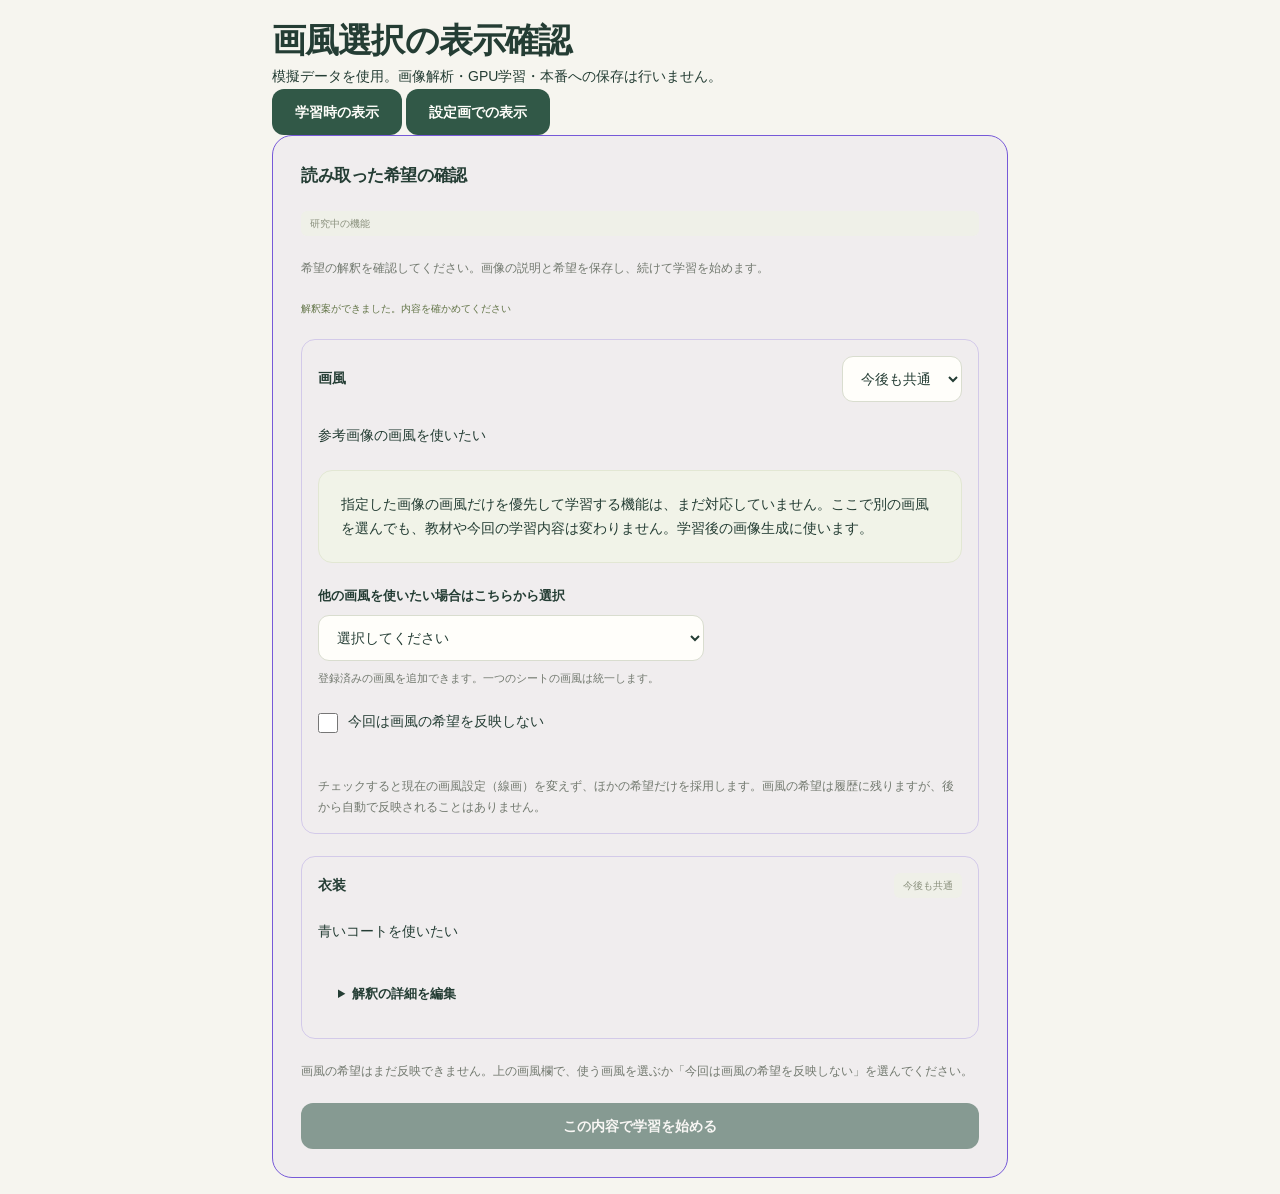
==== evidence/style-choice-20260906/preview.html @ 11c7589e "画風の選択と今回反映しない操作の説明を明確にする" ====
<!doctype html>
<html lang="ja">
<meta charset="utf-8">
<meta name="viewport" content="width=device-width, initial-scale=1">
<title>画風選択の表示確認（模擬データ）</title>
<link rel="stylesheet" href="../../web/style.css">
<main style="max-width: 48rem; margin: auto; padding: 1rem">
  <h1>画風選択の表示確認</h1>
  <p>模擬データを使用。画像解析・GPU学習・本番への保存は行いません。</p>
  <button id="training">学習時の表示</button>
  <button id="sheet">設定画での表示</button>
  <div id="editor"></div>
  <p id="receipt" role="status"></p>
</main>
<div id="notice" aria-live="polite"></div>
<script type="module">
import { API } from '../../web/api.js?v=studio-2';
import { commentEditor } from '../../web/intent.js?v=studio-2';
const output = document.querySelector('#editor');
const receipt = document.querySelector('#receipt');
let dispose = () => {};
async function show(stage) {
  dispose(); output.replaceChildren(); receipt.textContent = '';
  let job = {job_id:'style-display-fixture',status:'awaiting_confirmation',stage,panel:'',original_comment:'画風と衣装への希望',references:[],
    existing_settings:{style:'線画'},available_styles:[{name:'水彩',lora_name:'fixture.safetensors'}],
    proposal:{observations:[],questions:[],changes:[
      {feature:'style',scope:'persistent',panel_key:null,reference:null,description_en:'',avoid_en:'',avoid_ja:'',reason_ja:'参考画像の画風を使いたい',style_name:null,style_deferred:false},
      {feature:'outfit',scope:'persistent',panel_key:null,reference:null,description_en:'blue coat',avoid_en:'',avoid_ja:'',reason_ja:'青いコートを使いたい'}]}};
  const accept = proposal => {
    const style = proposal.changes.find(c => c.feature === 'style');
    receipt.textContent = style.style_deferred ? '確認結果：画風設定は線画のまま。青いコートの希望を採用。' : `確認結果：画風は${style.style_name || '追加なし'}。青いコートの希望を採用。`;
    job = {...job,status:'confirmed',accepted:proposal}; return job;
  };
  API.commentIntents = async () => [job];
  API.confirmComment = async (_id, proposal) => accept(proposal);
  const editor = await commentEditor(output,{name:'表示確認',kind:'character',stage,
    ...(stage === 'training' ? {learningJob:job,onLearningConfirm:async proposal => accept(proposal)} : {})});
  dispose = editor.dispose;
}
document.querySelector('#training').onclick = () => show('training');
document.querySelector('#sheet').onclick = () => show('sheet');
await show('training');
</script>
</html>
---- web/style.css ----
@layer reset, base, layout, components, responsive;
@layer reset {
  *, *::before, *::after { box-sizing: border-box; }
  body, h1, h2, h3, p, figure { margin: 0; }
  button, input, textarea, select { font: inherit; }
  button, a, input, textarea, select, summary { -webkit-tap-highlight-color: transparent; }
  img { display: block; max-width: 100%; }
  button, a { touch-action: manipulation; }
  button { cursor: pointer; }
  a { color: inherit; text-decoration: none; }
  svg { flex: none; vertical-align: middle; }
  [hidden] { display: none !important; }
}
@layer base {
  :root { --paper: #f6f5ef; --white: #fffefa; --ink: #243d34; --muted: #72796f; --green: #315847; --green-dark: #213e32; --lime: #ddecaf; --peach: #f3d1ba; --line: #e3e5da; --error: #a13c36; --radius: 20px; }
  html { scroll-behavior: smooth; scroll-padding-top: 35px; }
  body { background: var(--paper); color: var(--ink); font-family: -apple-system, BlinkMacSystemFont, 'Hiragino Kaku Gothic ProN', 'Yu Gothic', 'Meiryo', sans-serif; font-size: 14px; line-height: 1.7; -webkit-font-smoothing: antialiased; }
  h1, h2, h3 { font-weight: 650; line-height: 1.45; letter-spacing: -.025em; text-wrap: balance; }
  h1 { font-size: clamp(26px, 2.65vw, 39px); } h2 { font-size: 23px; } h3 { font-size: 17px; }
  button, .button-link { display: inline-flex; justify-content: center; align-items: center; gap: 10px; min-height: 46px; padding: 11px 22px; color: #fffefa; background: var(--green); border: 1px solid transparent; border-radius: 12px; font-size: 14px; font-weight: 600; line-height: 1.45; transition: background .18s, transform .18s, box-shadow .18s, border-color .18s; }
  button:hover, .button-link:hover { background: var(--green-dark); }
  button:active, .button-link:active { transform: translateY(1px); }
  button:disabled { cursor: default; opacity: .55; transform: none; }
  .quiet { color: var(--green); background: #eef1e8; border-color: #e4e9db; }
  .quiet:hover { background: #e4ebda; }
  .text-button, .text-link { display: inline-flex; align-items: center; gap: 8px; color: var(--green); background: none; border: 0; border-radius: 6px; padding: 6px 0; font-weight: 600; font-size: 13px; min-height: 40px; }
  .text-button:hover, .text-link:hover { background: none; color: #648335; text-decoration: underline; text-underline-offset: 4px; }
  .icon-button { padding: 8px; width: 40px; height: 40px; min-height: 40px; background: transparent; color: inherit; border: 0; }
  .icon-button:hover { background: #243d3410; }
  .small-button { min-height: 38px; padding: 8px 14px; font-size: 12px; }
  input, select, textarea { display: block; width: 100%; min-width: 0; color: var(--ink); background: #fffefa; border: 1px solid #d9ddcf; border-radius: 11px; padding: 12px 14px; min-height: 46px; outline: none; transition: border-color .18s, box-shadow .18s; font-size: 14px; }
  input:focus, select:focus, textarea:focus { border-color: #64836a; box-shadow: 0 0 0 3px #63806514; }
  textarea { resize: vertical; line-height: 1.7; }
  input::placeholder, textarea::placeholder { color: #8f9588; }
  input[type=file] { padding: 9px; font-size: 12px; }
  input::file-selector-button { background: #edf0e5; color: var(--green); border: none; border-radius: 7px; padding: 6px 10px; margin-right: 9px; }
  :focus-visible { outline: 3px solid #7d9b54; outline-offset: 4px; }
  hr { width: 100%; height: 1px; background: var(--line); border: 0; margin: 6px 0; }
  .muted { color: var(--muted); } .small { font-size: 12px; } .danger, .error-text { color: var(--error); }
  .error-text { overflow-wrap: anywhere; font-size: 13px; }
  .eyebrow { font-size: 10px; font-weight: 650; letter-spacing: .17em; color: #6a806c; line-height: 1.5; }
  .stack { display: flex; flex-direction: column; gap: 22px; min-width: 0; }
  .actions { display: flex; flex-wrap: wrap; align-items: center; gap: 12px; }
  .centered { justify-content: center; }
  .section-heading { display: flex; align-items: center; justify-content: space-between; gap: 16px; }
  .section-heading .eyebrow { margin-bottom: 8px; }
  .truncate { overflow: hidden; text-overflow: ellipsis; white-space: nowrap; }
  .sr-only { position: absolute; width: 1px; height: 1px; padding: 0; overflow: hidden; clip: rect(0,0,0,0); white-space: nowrap; border: 0; }
  .skip-link { position: fixed; top: -100px; left: 16px; z-index: 100; background: var(--green); color: white; padding: 10px 20px; }
  .skip-link:focus { top: 10px; }
}
@layer layout {
  .sidebar { position: fixed; inset: 0 auto 0 0; width: 226px; padding: 40px 22px 22px; border-right: 1px solid var(--line); background: #f0f1e9; display: flex; flex-direction: column; z-index: 20; }
  .brand { display: flex; align-items: center; gap: 11px; padding-left: 6px; font-family: Georgia, serif; font-size: 25px; font-weight: bold; line-height: 1; letter-spacing: -.8px; }
  .brand-light { font-weight: normal; } .brand small { display: block; font-family: -apple-system, sans-serif; font-weight: 500; letter-spacing: 2px; font-size: 7px; margin-top: 9px; }
  .brand-mark { width: 40px; height: 44px; border-radius: 13px 13px 4px 13px; background: var(--green); color: var(--lime); display: grid; place-items: center; font-size: 36px; }
  .nav-label { margin: 54px 14px 13px; font-size: 9px; font-weight: 600; letter-spacing: 1.5px; color: #8a9184; }
  #nav { display: flex; flex-direction: column; gap: 7px; }
  #nav a { display: flex; align-items: center; gap: 14px; padding: 14px 16px; color: #768071; font-size: 13px; border-radius: 11px; }
  #nav a:hover { background: #e8ebdf; } #nav a.active { color: var(--green); font-weight: 650; background: #e0e8d4; }
  .sidebar-note { margin: auto 12px 28px; padding-top: 44px; } .sidebar-note p { font-size: 21px; font-weight: 500; line-height: 1.8; margin: 12px 0 10px; }
  .little-star { font-size: 42px; color: #aaa987; line-height: 1; }
  .gpu-card { display: flex; align-items: center; gap: 8px; padding: 13px 11px; border-top: 1px solid #dde1d4; font-size: 11px; color: #5f705b; }
  .status-dot { width: 6px; height: 6px; border-radius: 100%; background: #a6ae9c; display: inline-block; flex: none; }
  .status-dot.online { background: #639367; box-shadow: 0 0 0 4px #6d956211; } .status-dot.offline { background: #c17d60; }
  .version-label { color: #9b9e91; font-size: 6px; letter-spacing: 1px; padding-left: 11px; }
  .workspace { margin-left: 226px; }
  .topbar { height: 76px; margin: 0 44px; border-bottom: 1px solid var(--line); display: flex; align-items: center; justify-content: space-between; font-size: 11px; color: #7c8476; }
  .live-status { display: flex; align-items: center; gap: 10px; color: var(--green); }
  #app { outline: none; min-height: calc(100vh - 180px); }
  .page { max-width: 1500px; margin: 0 auto; padding: 38px 44px 0; animation: enter .3s ease-out; }
  .workspace-footer { margin: 60px 44px 0; border-top: 1px solid var(--line); padding: 22px 0; display: flex; justify-content: space-between; font-size: 9px; letter-spacing: 1px; color: #989d8f; }
  .workspace-footer span:first-child { font-family: Georgia, serif; font-style: italic; font-size: 12px; letter-spacing: 0; }
  .page-head { display: flex; justify-content: space-between; align-items: center; gap: 24px; margin: 6px 0 32px; }
  .page-head .eyebrow { margin-bottom: 12px; } .page-head h1 + p { margin-top: 12px; font-size: 13px; }
  .page-head select { max-width: 200px; }
  .section { margin-top: 42px; }
  .card { background: var(--white); border: 1px solid var(--line); border-radius: var(--radius); padding: 30px; }
  .tools-layout { display: grid; grid-template-columns: repeat(2, minmax(0, 1fr)); gap: 24px; align-items: start; }
  .flow-layout { display: grid; grid-template-columns: minmax(0, 1fr) 240px; gap: 26px; align-items: start; }
  .flow-main { min-width: 0; }
  .step-body { background: var(--white); border: 1px solid var(--line); border-radius: 20px; padding: 30px; scroll-margin-top: 24px; outline: none; }
  .step-heading { padding-bottom: 23px; border-bottom: 1px solid var(--line); } .step-heading h2 { margin: 10px 0 7px; }
  .context-card { position: sticky; top: 25px; background: #ecefe3; padding: 20px; border: 1px solid #e1e5d6; border-radius: 18px; display: flex; flex-direction: column; gap: 14px; }
  .context-card .picture { aspect-ratio: 1.1; } .context-card .picture img { padding: 5px; } .context-card h3 { font-size: 20px; }
  .context-placeholder { height: 140px; display: grid; place-items: center; color: #a5b28c; }
}
@layer components {
  .learning-images { display: grid; grid-template-columns: repeat(auto-fit, minmax(65px, 1fr)); gap: 10px; }
  .learning-images figure { min-width: 0; margin: 0; }
  .learning-images .picture { height: 96px; }
  .learning-images figcaption { display: block; margin-top: 7px; font-size: 12px; }
  .learning-images figcaption p { margin-top: 4px; overflow-wrap: anywhere; }
  .next-step { display: flex; flex-direction: column; align-items: flex-end; gap: 8px; max-width: 65%; text-align: right; }
  .next-step p:empty { display: none; }
  .upload-status { color: var(--green); font-size: 13px; }
  .optional-wishes, .layout-manual { padding: 14px 0; border-top: 1px solid var(--line); }
  .optional-wishes > .intent-editor { margin-top: 16px; }
  .layout-manual > .layout-list { margin-top: 18px; }
  .layout-outline { display: flex; flex-wrap: wrap; gap: 7px; }
  .hero { position: relative; display: grid; grid-template-columns: 1.1fr 1fr; min-height: 392px; border: 1px solid #e0e5d2; border-radius: 25px; background: #e9eddc; overflow: hidden; }
  .hero-copy { padding: 39px 0 32px 37px; z-index: 2; } .hero .eyebrow { display: flex; align-items: center; gap: 9px; font-size: 9px; }
  .tiny-dot { background: #779156; width: 5px; height: 5px; border-radius: 50%; }
  .hero h1 { margin-top: 24px; font-size: clamp(31px, 3.3vw, 52px); line-height: 1.5; font-weight: 600; letter-spacing: -.055em; }
  .hero h1 span { color: #667e4b; }
  .hero-description { font-size: 12px; line-height: 2; color: #687661; margin-top: 16px; }
  .hero-cta { margin-top: 22px; font-size: 12px; padding: 13px 19px; border-radius: 10px; }
  .hero-footnote { color: #8a927d; font-size: 10px; margin-top: 13px; }
  .hero-art { position: relative; min-width: 0; align-self: stretch; }
  .hero-orbit { width: 370px; height: 370px; position: absolute; left: 7%; top: 25px; border: 1px solid #cdd6b8; border-radius: 50%; }
  .hero-orbit::after { content: ''; position: absolute; inset: 30px; border: 1px dashed #d5dbc5; border-radius: 50%; }
  .art-print { position: absolute; background: #fffcf4; padding: 8px 8px 0; border-radius: 5px; border: 1px solid #e5e2d7; box-shadow: 0 12px 25px #40543d1b; }
  .art-print .picture { border-radius: 2px; width: 100%; background: #fff; height: calc(100% - 27px); }
  .art-print .picture img { object-fit: contain; }
  .print-0 { width: 66%; height: 230px; left: 5%; top: 90px; transform: rotate(-10deg); z-index: 2; }
  .print-1 { width: 48%; height: 153px; right: 2%; top: 40px; transform: rotate(12deg); z-index: 1; }
  .print-2 { width: 32%; height: 151px; right: 8%; top: 214px; transform: rotate(7deg); z-index: 3; }
  .print-caption { display: block; text-align: center; font-size: 8px; line-height: 26px; letter-spacing: 1.2px; color: #8e8e79; }
  .hero-star { position: absolute; color: #799363; z-index: 3; } .star-one { left: 9%; top: 19px; font-size: 39px; transform: rotate(12deg); } .star-two { bottom: 10px; left: 0; font-size: 43px; }
  .hero-sticker { position: absolute; bottom: 26px; right: 17px; background: #f9ebcf; border: 1px solid #e7d5b5; color: #7a7657; padding: 8px 13px; border-radius: 30px; font-size: 9px; z-index: 5; transform: rotate(-5deg); display: flex; gap: 6px; }
  .blank-canvas { position: absolute; inset: 55px 45px 45px 35px; background: #fbfaf1; border: 1px solid #dce0cd; border-radius: 100px 100px 12px 12px; display: flex; flex-direction: column; align-items: center; justify-content: center; gap: 24px; transform: rotate(5deg); color: #81926a; }
  .blank-canvas span { font: italic 25px/1.4 Georgia, serif; text-align: center; }
  .flow-cards { display: grid; grid-template-columns: repeat(5, minmax(0, 1fr)); gap: 13px; }
  .flow-tile { display: flex; flex-direction: column; padding: 18px; border: 1px solid var(--line); border-radius: 17px; background: var(--white); transition: transform .2s, box-shadow .2s, border-color .2s; min-width: 0; }
  .flow-tile:hover { transform: translateY(-4px); border-color: #b5c3a4; box-shadow: 0 8px 23px #3d513d08; }
  .flow-tile-top { display: flex; align-items: center; justify-content: space-between; margin-bottom: 23px; }
  .flow-number { font: italic 14px Georgia, serif; color: #b4b8a8; }
  .flow-icon { display: inline-flex; align-items: center; justify-content: center; width: 42px; height: 42px; border-radius: 13px; background: #e8eedb; color: #688346; flex: none; }
  .flow-draw .flow-icon, .peach { color: #9d7254; background: #f7e4d5; }
  .flow-restyle .flow-icon { color: #93814d; background: #f4eed4; }
  .flow-style .flow-icon { color: #747f97; background: #e5e9f0; }
  .flow-styleonly .flow-icon { color: #93748b; background: #efe4ed; }
  .flow-tile h3 { font-size: 14px; letter-spacing: -.04em; min-height: 41px; }
  .flow-tile p { font-size: 11px; line-height: 1.8; color: #707b67; margin-top: 8px; flex: 1; }
  .flow-bottom { display: flex; align-items: center; justify-content: space-between; padding-top: 20px; margin-top: 15px; border-top: 1px solid #edf0e6; font-size: 9px; color: #95a18a; }
  .flow-bottom svg { width: 17px; color: #5b7552; }
  .home-characters { display: grid; grid-template-columns: repeat(2, minmax(0, 1fr)); gap: 20px; }
  .continue-card { display: grid; grid-template-columns: 130px minmax(0, 1fr); background: var(--white); border: 1px solid var(--line); border-radius: 17px; overflow: hidden; }
  .continue-cover { background: #edece4; } .continue-cover .picture { height: 100%; border-radius: 0; } .continue-cover img { padding: 8px; }
  .continue-card > .stack { padding: 19px 20px; gap: 12px; } .continue-card button { align-self: flex-start; min-height: 35px; padding: 7px 12px; font-size: 11px; }
  .studio-footer { display: flex; gap: 24px; color: #98a08e; margin-top: 26px; font-size: 10px; }
  .badge { display: inline-flex; align-items: center; padding: 4px 9px; border-radius: 6px; background: #eff0e8; color: #8a907d; font-size: 10px; font-weight: 500; white-space: nowrap; }
  .badge.green { background: #e8efd9; color: #53702f; }
  .picture { position: relative; display: flex; align-items: center; justify-content: center; width: 100%; padding: 0; border: 0; border-radius: 12px; overflow: hidden; background-color: #f1f0ea; background-image: linear-gradient(45deg,#e9e9e155 25%,transparent 25%),linear-gradient(-45deg,#e9e9e155 25%,transparent 25%),linear-gradient(45deg,transparent 75%,#e9e9e155 75%),linear-gradient(-45deg,transparent 75%,#e9e9e155 75%); background-size: 20px 20px; background-position: 0 0,0 10px,10px -10px,-10px 0; min-height: 80px; }
  .picture:hover { background-color: #ebece1; }
  .picture img { width: 100%; height: 100%; object-fit: contain; max-height: 700px; }
  .expand-icon { position: absolute; right: 9px; bottom: 9px; display: grid; place-items: center; width: 28px; height: 28px; border-radius: 8px; background: #fffffff0; box-shadow: 0 2px 5px #0001; color: var(--green); opacity: 0; transition: opacity .2s; }
  .picture:hover .expand-icon, .picture:focus-visible .expand-icon { opacity: 1; }
  .image-placeholder, .image-unavailable { display: grid; place-items: center; color: #99a38a; padding: 20px; min-height: 100px; font-size: 11px; }
  .empty { grid-column: 1 / -1; padding: 45px 20px; border: 1px dashed #d9dfcc; border-radius: 18px; display: flex; flex-direction: column; align-items: center; text-align: center; gap: 12px; color: #889578; background: #f5f6ef; }
  .empty h3 { color: var(--ink); } .empty p { font-size: 13px; max-width: 420px; } .empty .button-link { margin-top: 6px; }
  .steps { list-style: none; padding: 0; margin: 0 0 28px; display: flex; gap: 8px; }
  .steps li { flex: 1; position: relative; min-width: 0; } .steps li:not(:last-child)::after { position: absolute; content: ''; height: 1px; background: #d8dfcb; width: 14px; right: -12px; top: 23px; }
  .step { width: 100%; color: #8b9481; background: none; font-weight: 500; font-size: 12px; padding: 10px 6px; white-space: nowrap; gap: 9px; }
  .step:hover { background: #edf0e6; } .step.active { background: #e3ebd6; color: var(--green); font-weight: 650; } .step.past { color: #658554; }
  .step-number { width: 25px; height: 25px; display: grid; place-items: center; border: 1px solid #d7dfcb; border-radius: 50%; font-size: 11px; flex: none; }
  .step.active .step-number { background: var(--green); color: #f1f6e8; border-color: var(--green); }
  .step.past .step-number { background: #e6eddc; border-color: transparent; }
  .step-navigation { display: flex; align-items: center; justify-content: space-between; gap: 14px; margin-top: 22px; }
  .step-navigation > span { margin-left: auto; margin-right: auto; }
  .entity-grid { display: grid; grid-template-columns: repeat(auto-fill,minmax(165px,1fr)); gap: 16px; }
  .entity-tile { position: relative; display: flex; flex-direction: column; align-items: stretch; justify-content: start; border: 1px solid #e0e5d5; border-radius: 15px; padding: 8px; background: #fffefa; color: var(--ink); overflow: hidden; text-align: left; }
  .entity-tile:hover { background: #f3f6ec; } .entity-tile.selected { border-color: #64864c; background: #f0f5e7; box-shadow: 0 0 0 2px #68834326; }
  .entity-cover { height: 165px; border-radius: 9px; overflow: hidden; background: #f2f1eb; display: grid; place-items: center; } .entity-cover img { width: 100%; height: 100%; object-fit: contain; }
  .entity-caption { padding: 3px 5px; display: flex; flex-direction: column; gap: 4px; } .entity-tile > .badge { margin: 0 5px 5px; align-self: flex-start; }
  .selection-check { position: absolute; right: 16px; top: 16px; width: 25px; height: 25px; background: var(--green); color: white; border-radius: 50%; display: grid; place-items: center; }
  .create-card, .redraw-editor { border: 1px solid var(--line); border-radius: 14px; background: #f8f9f2; }
  summary { display: list-item; cursor: pointer; font-size: 13px; font-weight: 600; padding: 17px 20px; }
  summary svg { margin: 0 7px; } details > .stack { padding: 5px 22px 24px; }
  .field { display: flex; flex-direction: column; gap: 8px; min-width: 0; font-size: 13px; }
  .field-label { font-weight: 600; } .field small { font-weight: 400; font-size: 11px; }
  .advanced { border-top: 1px solid var(--line); border-bottom: 1px solid var(--line); } .advanced summary { padding: 14px 0; font-size: 12px; color: #7e8971; } .advanced .form-grid { padding: 4px 0 19px; }
  .form-grid { display: grid; grid-template-columns: repeat(auto-fit,minmax(180px,1fr)); gap: 18px; }
  .strength-control { grid-column: 1 / -1; min-width: 0; margin: 0; padding: 0; border: 0; }
  .sample-grid { display: grid; grid-template-columns: repeat(auto-fill,minmax(220px,1fr)); align-items: start; gap: 18px; }
  .sample-card { min-width: 0; border: 1px solid var(--line); border-radius: 15px; overflow: hidden; background: var(--white); } .sample-card > .picture { aspect-ratio: 1.25; border-radius: 0; height: auto; } .sample-card > .picture img { max-height: 260px; padding: 5px; }
  .sample-content { padding: 16px; gap: 11px; } .sample-content strong { font-size: 12px; } .sample-content textarea { font-size: 12px; padding: 10px; } .sample-content .actions { justify-content: space-between; gap: 8px; }
  .draft-status { color: #627447; font-size: 10px; }
  .upload-section { margin-top: 10px; }
  .dropzone { position: relative; border: 1px dashed #b6c39f; background: #f2f5e9; min-height: 175px; display: flex; flex-direction: column; align-items: center; justify-content: center; gap: 7px; border-radius: 15px; cursor: pointer; transition: background .2s, border-color .2s; text-align: center; padding: 20px; }
  .dropzone:hover, .dropzone.dragging { background: #e6eed8; border-color: #6f8757; } .dropzone:focus-within { outline: 3px solid #7d9b54; outline-offset: 3px; } .dropzone.uploading { opacity: .65; cursor: wait; }
  .upload-symbol { color: #708954; margin-bottom: 3px; } .pending-grid .sample-card { border-style: dashed; background: #fbfbf4; }
  .training-summary { display: flex; align-items: center; gap: 27px; padding: 24px; background: #f3f5eb; border-radius: 15px; } .training-summary p { font-size: 12px; margin-top: 10px; }
  .mini-stack { display: flex; flex: none; padding-right: 8px; } .mini-stack img { width: 65px; height: 90px; object-fit: contain; background: white; border-radius: 6px; border: 3px solid #fff; box-shadow: 0 2px 5px #0001; margin-right: -28px; transform: rotate(-7deg); } .mini-stack img:nth-child(2) { transform: rotate(2deg); } .mini-stack img:nth-child(3) { transform: rotate(10deg); margin-right: 0; }
  .callout { padding: 22px; background: #f1f3e8; border: 1px solid #e2e7d3; border-radius: 14px; } .callout p { font-size: 12px; margin-top: 8px; overflow-wrap: anywhere; }
  .panel-picker { display: grid; grid-template-columns: repeat(auto-fill,minmax(85px,1fr)); gap: 9px; max-height: 430px; overflow-y: auto; padding: 3px; }
  .panel-tile { display: flex; flex-direction: column; padding: 6px; background: #fffefa; border: 1px solid var(--line); color: var(--muted); font-size: 9px; font-weight: 400; gap: 7px; }
  .panel-tile:hover, .panel-tile.selected { background: #e8f0dc; border-color: #799762; color: var(--green); } .panel-tile img { width: 100%; height: 75px; object-fit: contain; background: white; }
  .comparison { margin-top: 20px; } .comparison .picture { max-height: 260px; margin-top: 12px; } .comparison img { max-height: 260px; }
  .job-view { border: 1px solid #d9e1ca; background: #f4f7ec; padding: 24px; border-radius: 16px; display: flex; flex-direction: column; gap: 18px; }
  .job-view.completed { background: #f5f7ef; } .job-view.failed { background: #faf0e9; border-color: #e9cebc; }
  .job-heading { display: flex; align-items: center; gap: 15px; } .job-heading strong { font-size: 14px; } .job-heading p { font-size: 11px; margin-top: 2px; }
  .job-symbol { display: grid; place-items: center; flex: none; width: 46px; height: 46px; color: #7d9854; background: #e8efd9; border-radius: 13px; }
  .working svg { animation: breathe 2.5s ease-in-out infinite; } .elapsed { margin-left: auto; white-space: nowrap; color: #829269; font-size: 11px; font-variant-numeric: tabular-nums; }
  .progress-wrap { display: flex; flex-direction: column; gap: 6px; } .progress-wrap > span { align-self: flex-end; font-size: 11px; color: #718a4e; font-variant-numeric: tabular-nums; }
  progress { appearance: none; width: 100%; height: 7px; border: 0; background: #e0e7d2; border-radius: 10px; overflow: hidden; } progress::-webkit-progress-bar { background: #e0e7d2; border-radius: 10px; } progress::-webkit-progress-value { background: #849f53; border-radius: 10px; transition: width .5s; } progress::-moz-progress-bar { background: #849f53; }
  .indeterminate { height: 4px; background: #e4ead9; border-radius: 10px; overflow: hidden; } .indeterminate span { display: block; width: 25%; height: 100%; background: #a1b47b; border-radius: 10px; animation: drift 2.5s ease-in-out infinite; }
  .result-grid { display: grid; grid-template-columns: repeat(auto-fit,minmax(180px,1fr)); gap: 16px; } .result-grid figure { min-width: 0; } .result-grid .picture { height: 320px; } .result-grid.with-sheet figure:first-child { grid-column: 1 / -1; } .result-grid.with-sheet figure:first-child .picture { height: auto; }
  figcaption { font-size: 10px; color: #91a07e; display: flex; align-items: center; justify-content: space-between; gap: 9px; } figcaption .text-link { font-size: 11px; }
  .panel-progress { display: grid; grid-template-columns: repeat(auto-fill,minmax(75px,1fr)); gap: 8px; } .panel-progress .picture { height: 95px; padding: 4px; background: white; }
  .library-toolbar { display: flex; justify-content: space-between; align-items: center; gap: 20px; margin-bottom: 24px; } .library-toolbar input { max-width: 270px; background: var(--white); font-size: 12px; }
  .tabs { display: flex; gap: 5px; border-bottom: 1px solid var(--line); padding-bottom: 6px; } .tabs button { background: none; color: #8c9582; padding: 11px 16px; font-size: 12px; } .tabs button.active { background: #e6edda; color: var(--green); }
  .gallery { display: grid; grid-template-columns: repeat(auto-fill,minmax(230px,1fr)); gap: 22px; margin-top: 15px; }
  .work-card { border: 1px solid var(--line); border-radius: 17px; overflow: hidden; background: var(--white); min-width: 0; } .work-card > .picture { height: 265px; border-radius: 0; padding: 10px; }
  .work-caption { padding: 17px 19px; } .work-caption h3 { margin-top: 10px; } .work-caption.stack h3 { margin: 0; } .work-caption .section-heading { gap: 8px; } .work-caption .actions { justify-content: space-between; margin-top: 10px; }
  .activity-list { margin: 25px auto 0; max-width: 950px; }
  .source-preview .picture { height: 280px; }
  dialog { color: var(--ink); background: var(--white); border: 1px solid var(--line); border-radius: 20px; box-shadow: 0 30px 100px #10271944; }
  dialog::backdrop { background: #14271ed9; backdrop-filter: blur(6px); }
  .lightbox { width: min(1200px,95vw); max-height: 94dvh; padding: 18px; }
  .lightbox-head { display: flex; align-items: center; gap: 12px; padding-bottom: 15px; font-size: 13px; } .lightbox-head > span { margin-right: auto; } .lightbox-head .button-link { font-size: 11px; min-height: 36px; padding: 9px 12px; }
  .lightbox-head select { width: auto; min-height: 36px; padding: 6px 10px; }
  .layout-waiting { padding: 18px; border: 1px solid var(--line); border-left: 4px solid var(--accent, #315c4b); border-radius: 12px; background: #eef3e7; color: var(--ink); font-size: 15px; line-height: 1.8; }
  .lightbox-stage { height: 65dvh; overflow: auto; overscroll-behavior: contain; background: #edeee6; border-radius: 12px; } .lightbox-stage img { display: block; width: auto; height: auto; max-width: 100%; max-height: 100%; margin: 0 auto; object-fit: contain; }
  .work-dialog { width: min(630px,95vw); padding: 27px; } .work-dialog > * + * { margin-top: 17px; } .work-dialog > .picture { height: 380px; }
  .confirm-dialog { width: min(430px,92vw); padding: 26px; } .confirm-dialog > * + * { margin-top: 20px; } .confirm-dialog .actions { justify-content: flex-end; }
  #notice { position: fixed; right: 24px; bottom: 24px; z-index: 100; display: flex; flex-direction: column; gap: 8px; max-width: min(450px,calc(100vw - 32px)); }
  .toast { display: flex; align-items: center; gap: 11px; padding: 10px 11px 10px 17px; color: #f4f5e9; background: #315543; border: 1px solid #567356; box-shadow: 0 7px 28px #20332326; border-radius: 14px; font-size: 12px; animation: enter .2s ease-out; } .toast > span { overflow-wrap: anywhere; } .toast.error { background: #783e32; border-color: #9d6152; }
  .loading-placeholder { display: flex; align-items: center; justify-content: center; gap: 15px; min-height: 320px; color: #8a9b73; }
  @keyframes enter { from { opacity: 0; transform: translateY(7px); } to { opacity: 1; transform: translateY(0); } }
  @keyframes breathe { 50% { opacity: .4; transform: rotate(45deg) scale(.85); } }
  @keyframes drift { 0%,100% { transform: translateX(-100%); } 50% { transform: translateX(400%); } }
}
@layer responsive {
  @media(min-width:1600px) { .page { padding-top: 50px; } .hero { min-height: 430px; } .hero-copy { padding-left: 55px; } .hero-art { max-width: 540px; } .print-0 { height: 275px; } .print-1 { height: 185px; } .print-2 { height: 170px; top: 240px; } .flow-tile { padding: 24px; } .flow-tile h3 { font-size: 16px; } }
  @media(max-width:1200px) { .sidebar { width: 195px; padding-inline: 16px; } .workspace { margin-left: 195px; } .page { padding-inline: 28px; } .topbar, .workspace-footer { margin-inline: 28px; } .flow-layout { grid-template-columns: minmax(0,1fr) 195px; gap: 20px; } .flow-cards { grid-template-columns: repeat(3,minmax(0,1fr)); } .flow-tile h3 { min-height: 0; } .flow-style, .flow-styleonly { display: grid; grid-template-columns: auto 1fr; column-gap: 15px; } .flow-style .flow-tile-top, .flow-styleonly .flow-tile-top { grid-row: 1 / 4; margin: 0; } .flow-style .flow-number, .flow-styleonly .flow-number, .flow-style .flow-bottom, .flow-styleonly .flow-bottom { display: none; } .flow-styleonly { grid-column: span 2; } .hero-copy { padding-left: 28px; } .hero h1 { font-size: 38px; } .print-0 { height: 210px; } .print-2 { height: 135px; } .continue-card { grid-template-columns: 100px minmax(0,1fr); } .step-body { padding: 24px; } }
  @media(max-width:1000px) { .flow-layout { grid-template-columns: minmax(0,1fr); } .context-card { position: static; display: grid; grid-template-columns: 75px 1fr; gap: 6px 15px; padding: 16px; grid-row: 1; } .context-card .picture, .context-placeholder { grid-row: 1 / 5; height: 75px; width: 75px; } .context-card > .eyebrow, .context-card hr, .context-card p:last-child { display: none; } .context-card h3 { font-size: 17px; } .context-card > .small { grid-column: 2; } .home-characters { grid-template-columns: 1fr; } .hero { grid-template-columns: 1.1fr 1fr; } .hero h1 { font-size: 33px; } .hero-description { font-size: 11px; } .hero-art .print-0 { width: 78%; left: -3%; height: 185px; top: 90px; } .print-1 { height: 130px; right: -5%; } .print-2 { width: 42%; height: 130px; top: 227px; } .hero-sticker { right: 8px; bottom: 18px; font-size: 8px; } .hero .eyebrow { font-size: 7px; } .hero-footnote { font-size: 9px; } .tools-layout { grid-template-columns: 1fr; } }
  @media(max-width:760px) {
    .sidebar { position: static; width: 100%; height: 72px; padding: 0 20px; flex-direction: row; align-items: center; justify-content: space-between; border-right: 0; border-bottom: 1px solid var(--line); }
    .brand { font-size: 23px; padding: 0; gap: 9px; } .brand-mark { width: 34px; height: 37px; border-radius: 10px 10px 3px 10px; font-size: 30px; } .brand small { font-size: 6px; margin-top: 7px; }
    .nav-label, .sidebar-note, .version-label { display: none; }
    #nav { position: fixed; bottom: 0; left: 0; right: 0; display: grid; grid-template-columns: repeat(4,1fr); gap: 0; padding: 7px 9px calc(7px + env(safe-area-inset-bottom)); border-top: 1px solid #dce3d2; background: #f8f9f1f5; backdrop-filter: blur(20px); box-shadow: 0 -5px 25px #344f2d07; }
    #nav a { display: flex; flex-direction: column; gap: 4px; font-size: 9px; padding: 7px 0 5px; border-radius: 10px; line-height: 1.3; } #nav svg { width: 20px; height: 20px; }
    .gpu-card { border: none; padding: 0; font-size: 9px; gap: 7px; }
    .workspace { margin-left: 0; } .topbar { height: 45px; margin-inline: 20px; font-size: 10px; } .live-status { font-size: 10px; }
    .page { padding: 22px 20px 0; } .workspace-footer { margin: 40px 20px 85px; padding: 20px 0; font-size: 7px; }
    .hero { min-height: 0; border-radius: 19px; display: flex; flex-direction: column; }
    .hero-copy { padding: 25px 24px 16px; } .hero h1 { font-size: 32px; margin-top: 16px; line-height: 1.4; } .hero-description { margin-top: 12px; font-size: 11px; } .hero-cta { font-size: 11px; min-height: 42px; gap: 9px; padding: 11px 16px; margin-top: 16px; } .hero-cta svg { width: 16px; } .hero-footnote { display: none; }
    .hero-art { height: 195px; margin: 0 22px 14px; flex: none; } .hero-orbit { width: 240px; height: 240px; top: -20px; left: 15%; } .hero-art .print-0 { height: 160px; top: 12px; width: 68%; left: 3%; } .hero-art .print-1 { height: 100px; top: 0; width: 44%; right: 0; } .hero-art .print-2 { top: 75px; height: 112px; width: 29%; right: 4%; } .hero-sticker { display: none; } .star-one { font-size: 27px; left: 0; top: -8px; } .star-two { font-size: 25px; left: 2%; bottom: 0; } .print-caption { font-size: 7px; } .art-print { padding: 5px 5px 0; } .art-print .picture { height: calc(100% - 21px); } .print-caption { line-height: 21px; }
    .blank-canvas { inset: 5px 32px; border-radius: 70px 70px 12px 12px; flex-direction: row; gap: 18px; } .blank-canvas svg { width: 42px; } .blank-canvas span { font-size: 18px; }
    .section { margin-top: 32px; } .section > .section-heading { align-items: end; } .section > .section-heading > .small { display: none; } .section-heading h2 { font-size: 20px; } .eyebrow { font-size: 8px; }
    .flow-cards { grid-template-columns: repeat(2,minmax(0,1fr)); gap: 12px; } .flow-tile { padding: 17px; border-radius: 14px; } .flow-tile-top { margin-bottom: 17px; } .flow-tile h3 { font-size: 13px; } .flow-tile p { font-size: 10px; margin-top: 7px; } .flow-bottom { padding-top: 13px; margin-top: 11px; font-size: 9px; } .flow-icon { width: 36px; height: 36px; border-radius: 10px; } .flow-icon svg { width: 22px; }
    .flow-style { display: flex; } .flow-style .flow-tile-top { margin-bottom: 17px; } .flow-style .flow-number, .flow-style .flow-bottom { display: flex; } .flow-styleonly { padding: 16px 20px; display: grid; grid-template-columns: 40px 1fr; } .flow-styleonly h3 { align-self: end; }
    .continue-card { grid-template-columns: 105px minmax(0,1fr); } .continue-card > .stack { padding: 16px; } .continue-card h3 { font-size: 17px; }
    .page-head { align-items: flex-start; gap: 15px; margin: 4px 0 26px; } .page-head h1 { font-size: 26px; } .page-head > .text-link { display: none; } .page-head > .button-link { padding: 10px 13px; font-size: 11px; min-height: 40px; white-space: nowrap; } .page-head .eyebrow { margin-bottom: 8px; } .page-head h1 + p { font-size: 11px; line-height: 1.8; margin-top: 10px; }
    .steps { gap: 4px; margin-bottom: 20px; overflow-x: auto; } .steps li:not(:last-child)::after { display: none; } .step { flex-direction: column; padding: 8px 5px; font-size: 10px; gap: 6px; border-radius: 9px; min-width: 55px; } .step-number { width: 24px; height: 24px; }
    .flow-layout { gap: 16px; } .step-body { padding: 20px 16px; border-radius: 15px; } .step-heading { padding-bottom: 17px; } .step-heading h2 { font-size: 22px; } .step-heading > p:last-child { font-size: 11px; }
    .stack { gap: 18px; } .step-navigation { flex-wrap: wrap; gap: 10px; } .step-navigation button, .step-navigation .button-link { font-size: 12px; padding: 12px 13px; } .step-navigation > span { display: none; } .step-navigation > :last-child { margin-left: auto; }
    .entity-grid { grid-template-columns: repeat(2,minmax(0,1fr)); gap: 12px; } .entity-cover { height: 140px; } .entity-caption strong { font-size: 13px; } .entity-caption .small { font-size: 10px; } .entity-tile { gap: 8px; }
    .field { font-size: 12px; } input, textarea, select { font-size: 16px; } .field small { font-size: 10px; } .sample-content textarea { font-size: 16px; }
    .sample-grid { grid-template-columns: repeat(2,minmax(0,1fr)); gap: 12px; } .sample-content { padding: 11px; gap: 10px; } .sample-content .section-heading { align-items: flex-start; gap: 3px; } .sample-content textarea { font-size: 16px; padding: 8px; } .sample-content .small-button { width: 100%; padding-inline: 7px; font-size: 11px; } .sample-content .text-button { min-height: 32px; font-size: 11px; } .sample-content .actions { justify-content: flex-end; gap: 4px; } .draft-status { font-size: 8px; } .sample-content strong { font-size: 11px; }
    .sample-card > .picture { aspect-ratio: 1; } .dropzone { min-height: 150px; } .dropzone .small { font-size: 10px; } .upload-section > span { font-size: 11px; }
    .training-summary { padding: 18px; flex-direction: column; align-items: flex-start; gap: 20px; } .training-summary h3 { font-size: 16px; }
    details > .stack { padding-inline: 15px; } .callout { padding: 17px; }
    .job-view { padding: 17px; gap: 15px; } .job-heading { gap: 10px; flex-wrap: wrap; } .job-heading strong { font-size: 13px; } .job-symbol { width: 38px; height: 38px; border-radius: 10px; } .elapsed { font-size: 10px; } .job-view > .small { font-size: 10px; } .result-grid { grid-template-columns: repeat(2,minmax(0,1fr)); gap: 10px; } .result-grid .picture { height: 210px; } .result-grid figure:only-child { grid-column: 1 / -1; } .panel-progress { grid-template-columns: repeat(3,minmax(0,1fr)); }
    .library-toolbar { flex-direction: column; align-items: stretch; gap: 15px; } .library-toolbar input { max-width: none; font-size: 16px; } .tabs { justify-content: space-between; } .tabs button { font-size: 12px; padding: 9px 15px; } .gallery { grid-template-columns: repeat(2,minmax(0,1fr)); gap: 13px; } .work-card > .picture { height: 185px; padding: 5px; } .work-caption { padding: 13px; } .work-caption h3 { font-size: 15px; } .work-caption .small { font-size: 10px; } .work-caption .section-heading { flex-wrap: wrap; gap: 5px; } .work-caption .actions { flex-direction: column; align-items: flex-start; gap: 0; } .work-caption .text-button { font-size: 11px; min-height: 33px; } .work-caption .quiet { padding: 8px; font-size: 10px; } .work-caption.stack { gap: 10px; }
    .page-head:has(select) { flex-direction: column; } .page-head select { max-width: none; font-size: 14px; } .activity-list { margin-top: 20px; }
    .card { padding: 22px 18px; border-radius: 16px; } .card h2 { font-size: 22px; } .card > p { font-size: 12px; }
    #notice { left: 16px; right: 16px; bottom: calc(87px + env(safe-area-inset-bottom)); max-width: none; } .toast { font-size: 11px; }
    .lightbox { padding: 12px; width: 96vw; } .lightbox-head { flex-wrap: wrap; gap: 8px; font-size: 11px; } .lightbox-head > span { flex-basis: 100%; } .lightbox-stage { height: 60dvh; } .work-dialog { padding: 20px; } .work-dialog > .picture { height: 280px; }
  }
  @media(max-width:380px) { .page { padding-inline: 14px; } .hero-copy { padding-left: 16px; } .hero .eyebrow { font-size: 6px; letter-spacing: 1px; } .hero h1 { font-size: 24px; } .hero-description { font-size: 9px; } .hero-cta { padding-inline: 9px; font-size: 9px; } .sample-grid { grid-template-columns: 1fr; } .sample-card > .picture { aspect-ratio: 1.3; } .sample-content .actions { flex-direction: row; } .sample-content .small-button { width: auto; } .context-card { grid-template-columns: 60px 1fr; } .context-card .picture { width: 60px; height: 65px; } }
  @media(prefers-reduced-motion:reduce) { *, *::before, *::after { animation: none !important; transition: none !important; scroll-behavior: auto !important; } }
}
:root { --intent-accent: #7659d8; }
.intent-editor { border: 1px solid var(--intent-accent); border-radius: 20px; padding: clamp(18px, 3vw, 28px); background: color-mix(in srgb, var(--intent-accent) 5%, transparent); }
.intent-editor h3 { margin: 0; }
.intent-references { display: flex; gap: 12px; overflow-x: auto; padding-bottom: 8px; }
.intent-references figure { flex: 0 0 105px; margin: 0; }
.intent-references img { width: 105px; height: 90px; object-fit: contain; border-radius: 10px; }
.intent-references figcaption { font-size: 12px; margin-top: 6px; }
.intent-change { padding: 16px; border: 1px solid color-mix(in srgb, var(--intent-accent) 24%, transparent); border-radius: 14px; }
.intent-change select { width: auto; max-width: 60%; }
/* 学習へ渡す長い説明もスマートフォン幅で折り返す。 */
.training-caption { white-space: pre-wrap; overflow-wrap: anywhere; font: inherit; font-size: .875rem; }
@media (max-width: 700px) { .sample-grid.training-grid { grid-template-columns: 1fr; } }
.layout-editor { padding: clamp(16px, 3vw, 28px); border: 1px solid var(--line); border-radius: 20px; background: var(--surface, #fff); }
.layout-controls { border: 0; padding: 0; margin: 0; min-width: 0; display: grid; gap: 18px; }
.layout-list { display: grid; gap: 14px; grid-template-columns: repeat(auto-fit, minmax(min(100%, 260px), 1fr)); }
.layout-card { min-width: 0; padding: 16px; background: var(--bg, #f6f5f0); border-radius: 14px; overflow-wrap: anywhere; }
.layout-card .picture { max-height: 150px; }
.layout-card .actions { flex-shrink: 0; }
.layout-card input, .layout-card textarea, .layout-card select { max-width: 100%; }
.intent-defer { display: flex; align-items: flex-start; gap: 10px; min-height: 44px; cursor: pointer; }
.intent-defer input[type="checkbox"] { flex: 0 0 20px; width: 20px; height: 20px; min-height: 20px; margin: 3px 0 0; padding: 0; accent-color: var(--ink); }
.layout-part { padding: 12px 0; border-bottom: 1px solid var(--line); }
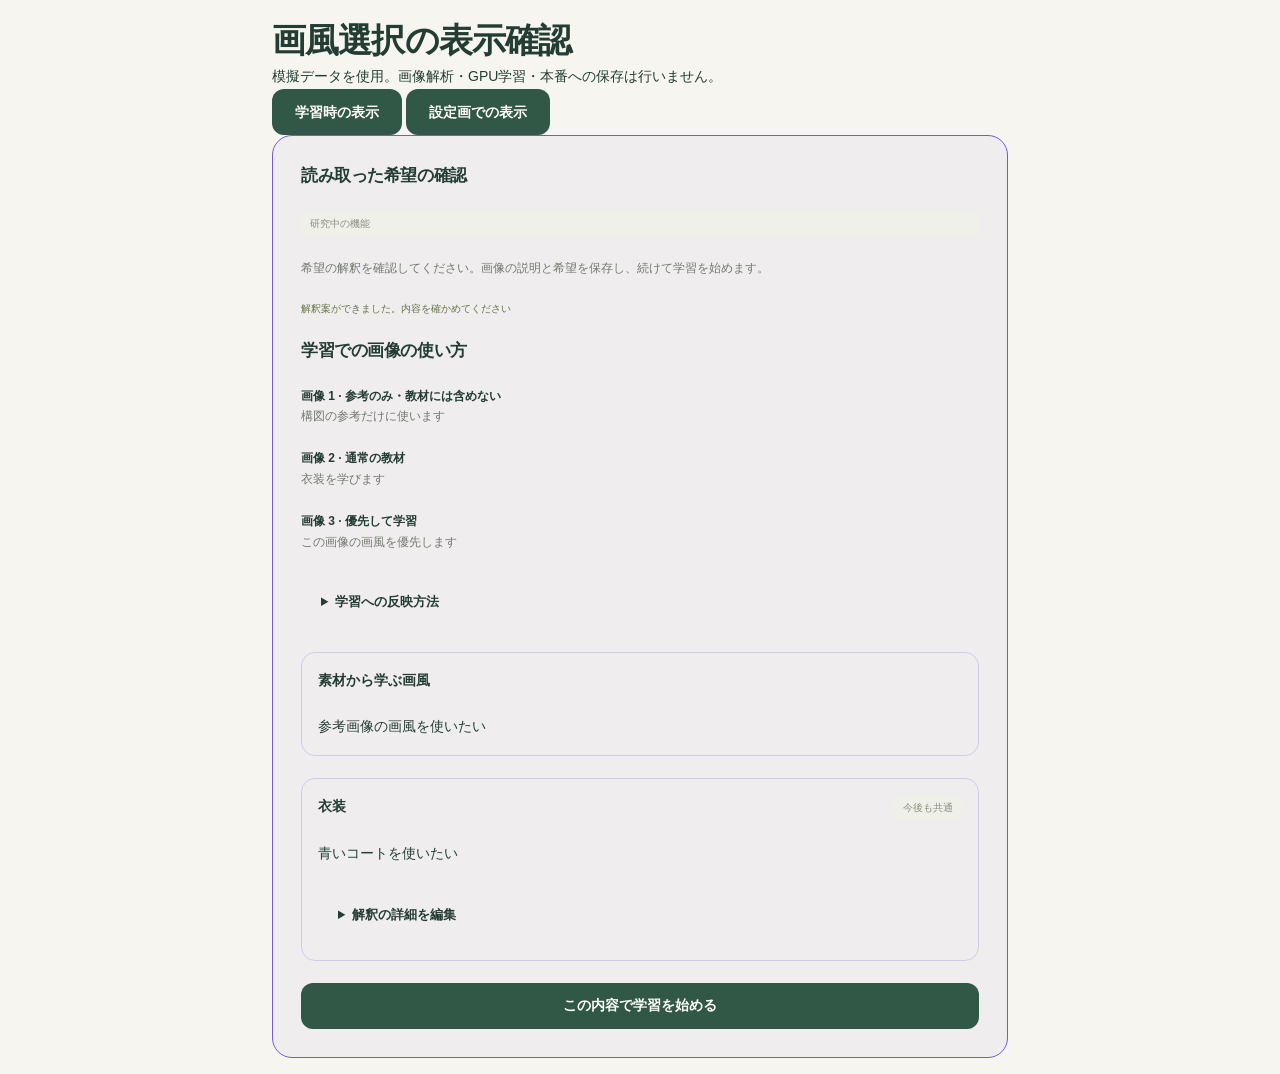
==== commit df48b207: "学習前の画風選択を廃止し素材ごとの採用希望を教材へ反映する" ====
--- a/evidence/style-choice-20260906/preview.html
+++ b/evidence/style-choice-20260906/preview.html
@@ -26,9 +26,13 @@
     proposal:{observations:[],questions:[],changes:[
       {feature:'style',scope:'persistent',panel_key:null,reference:null,description_en:'',avoid_en:'',avoid_ja:'',reason_ja:'参考画像の画風を使いたい',style_name:null,style_deferred:false},
       {feature:'outfit',scope:'persistent',panel_key:null,reference:null,description_en:'blue coat',avoid_en:'',avoid_ja:'',reason_ja:'青いコートを使いたい'}]}};
+  if (stage === 'training') {
+    job.references = [0,1,2].map(sample_index => ({record_key:'fixture',sample_index,path:`sample-${sample_index}.png`}));
+    job.proposal.training_samples = job.references.map((reference,i) => ({reference,priority:['reference','normal','primary'][i],features:[['pose','outfit','style'][i]],reason_ja:['構図の参考だけに使います','衣装を学びます','この画像の画風を優先します'][i]}));
+  }
   const accept = proposal => {
     const style = proposal.changes.find(c => c.feature === 'style');
-    receipt.textContent = style.style_deferred ? '確認結果：画風設定は線画のまま。青いコートの希望を採用。' : `確認結果：画風は${style.style_name || '追加なし'}。青いコートの希望を採用。`;
+    receipt.textContent = stage === 'training' ? '確認結果：画像1は構図の参考だけ、画像2を通常の教材、画像3を優先する教材として学習開始。' : style.style_deferred ? '確認結果：画風設定は線画のまま。青いコートの希望を採用。' : `確認結果：画風は${style.style_name || '追加なし'}。青いコートの希望を採用。`;
     job = {...job,status:'confirmed',accepted:proposal}; return job;
   };
   API.commentIntents = async () => [job];
